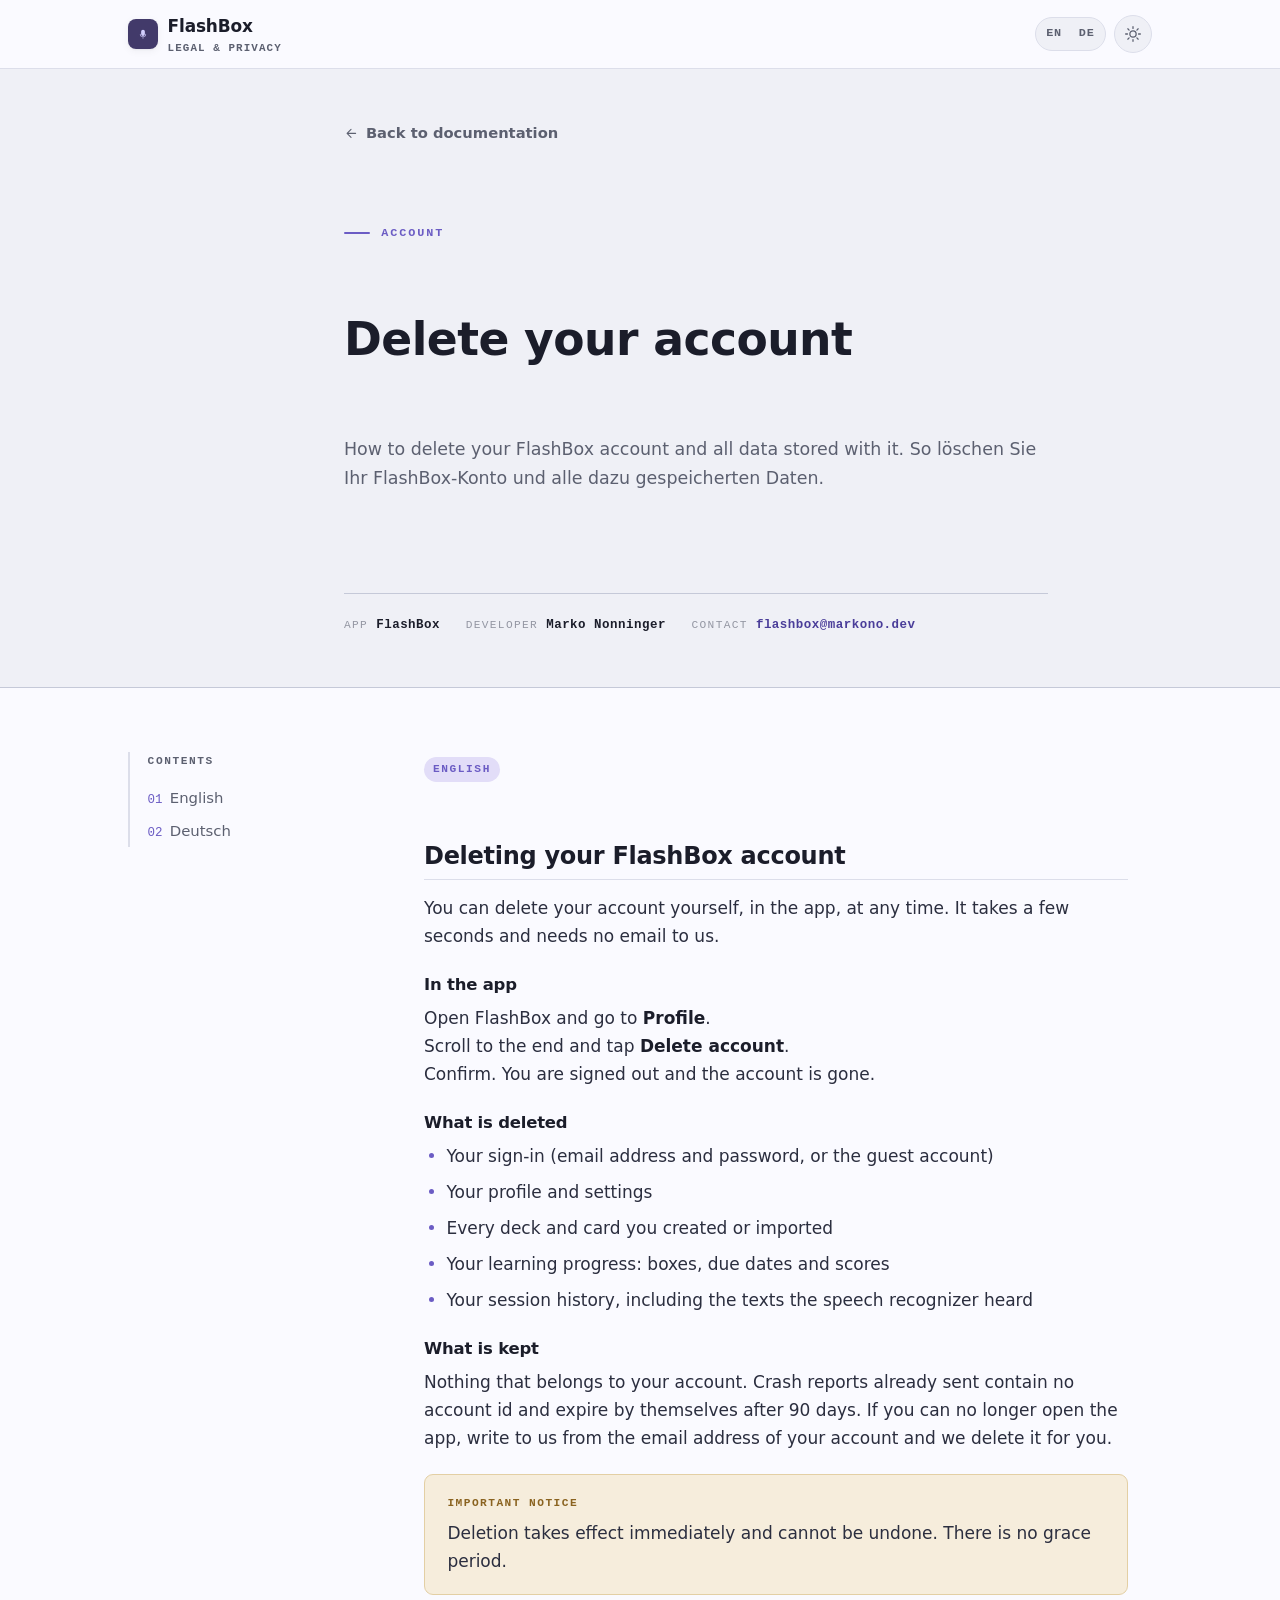
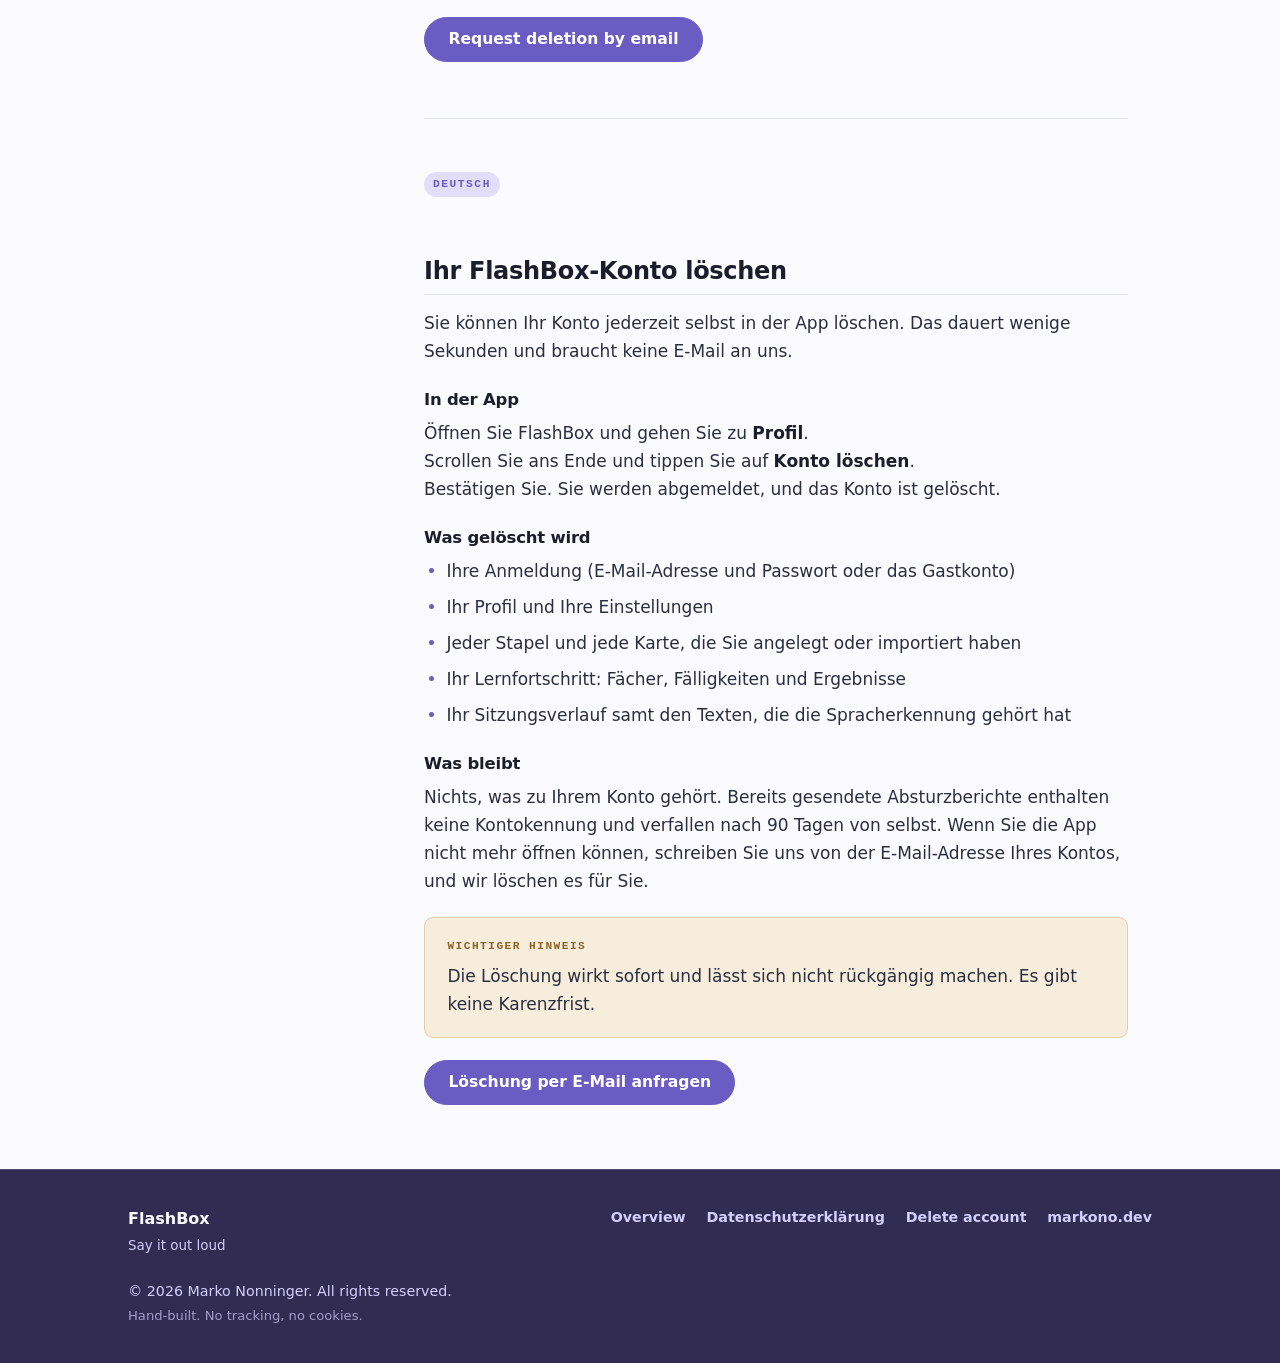
==== delete-account/index.html @ 796fe986 "feat: privacy policy (EN/DE), overview and account deletion page The public legal pages for the Flas" ====
<!DOCTYPE html>
<html lang="en" data-theme="auto">
<head>
<meta charset="UTF-8">
<meta name="viewport" content="width=device-width, initial-scale=1.0">

<title>Delete account — FlashBox</title>
<meta name="description" content="How to delete your FlashBox account and all data stored with it, in the app or by email. Kontolöschung für FlashBox.">
<meta name="author" content="Marko Nonninger">
<link rel="canonical" href="https://markono-code.github.io/FlashBox-Docs/delete-account/">


<meta property="og:type" content="article">
<meta property="og:url" content="https://markono-code.github.io/FlashBox-Docs/delete-account/">
<meta property="og:title" content="Delete account — FlashBox">
<meta property="og:description" content="How to delete your FlashBox account and all data stored with it, in the app or by email. Kontolöschung für FlashBox.">

<meta name="theme-color" content="#fafaff" media="(prefers-color-scheme: light)">
<meta name="theme-color" content="#161826" media="(prefers-color-scheme: dark)">

<link rel="icon" href="../assets/img/favicon.svg" type="image/svg+xml">
<link rel="stylesheet" href="../assets/css/docs.css">

<script>
  (function () {
    try {
      var t = localStorage.getItem("markono.theme");
      if (t === "light" || t === "dark" || t === "auto") {
        document.documentElement.setAttribute("data-theme", t);
      }
    } catch (e) { /* private mode — the "auto" default in the markup stands */ }
  })();
</script>
</head>

<body>

<a class="skip-link" href="#main">Skip to content</a>

<header class="site-header">
  <div class="shell site-header__inner">

    <a class="brand" href="../" aria-label="FlashBox documentation — home">
      <img class="brand__logo" src="../assets/img/flashbox-icon.svg" alt="" width="30" height="30">
      <span>
        <span class="brand__text">FlashBox</span>
        <span class="brand__sub">Legal &amp; Privacy</span>
      </span>
    </a>

    <div class="header-tools">
      <div class="lang-switch" role="group" aria-label="Language">
        <a class="lang-switch__btn" href="#english" hreflang="en">EN</a>
        <a class="lang-switch__btn" href="#deutsch" hreflang="de">DE</a>
      </div>

      <button type="button" class="icon-btn" id="themeToggle"
              aria-label="Colour theme: automatic" title="Colour theme: automatic">
        <svg class="icon icon--sun" viewBox="0 0 24 24" aria-hidden="true" focusable="false">
          <circle cx="12" cy="12" r="4.2"/>
          <path d="M12 2.2v2.4M12 19.4v2.4M2.2 12h2.4M19.4 12h2.4M5.1 5.1l1.7 1.7M17.2 17.2l1.7 1.7M18.9 5.1l-1.7 1.7M6.8 17.2l-1.7 1.7"/>
        </svg>
        <svg class="icon icon--moon" viewBox="0 0 24 24" aria-hidden="true" focusable="false">
          <path d="M20.5 14.8A8.6 8.6 0 0 1 9.2 3.5a8.6 8.6 0 1 0 11.3 11.3z"/>
        </svg>
      </button>
    </div>

  </div>
</header>

<main id="main">

  <section class="doc-hero doc-hero--doc">
    <div class="shell doc-hero__inner">
      <a class="backlink" href="../">
        <svg class="icon" viewBox="0 0 24 24" aria-hidden="true" focusable="false">
          <path d="M19 12H6M11.5 5.5 5 12l6.5 6.5"/>
        </svg>
        Back to documentation
      </a>

      <p class="kicker kicker--onDark">Account</p>
      <h1>Delete your account</h1>
      <p class="doc-hero__lead">
        How to delete your FlashBox account and all data stored with it. <span lang="de">So löschen Sie Ihr FlashBox-Konto und alle dazu gespeicherten Daten.</span>
      </p>

      <div class="doc-meta">
        <span class="doc-meta__item">
          <span class="doc-meta__key">App</span>
          <span class="doc-meta__val">FlashBox</span>
        </span>
        <span class="doc-meta__item">
          <span class="doc-meta__key">Developer</span>
          <span class="doc-meta__val">Marko Nonninger</span>
        </span>
        <span class="doc-meta__item">
          <span class="doc-meta__key">Contact</span>
          <span class="doc-meta__val"><a href="mailto:flashbox@markono.dev">flashbox@markono.dev</a></span>
        </span>
      </div>
    </div>
  </section>

  <div class="shell doc-layout">

    <aside class="toc" aria-labelledby="toc-title">
      <p class="toc__title" id="toc-title">Contents</p>
      <nav class="toc__list">
        <a class="toc__link" href="#english"><span class="toc__num">01</span>English</a>
        <a class="toc__link" href="#deutsch"><span class="toc__num">02</span>Deutsch</a>
      </nav>
    </aside>

    <article class="legal">

      <section class="lang-block" id="english" lang="en">
        <span class="lang-block__tag">English</span>
        <h2>Deleting your FlashBox account</h2>
        <p>You can delete your account yourself, in the app, at any time. It takes a few seconds and needs no email to us.</p>

        <h3>In the app</h3>
        <ol>
          <li>Open FlashBox and go to <strong>Profile</strong>.</li>
          <li>Scroll to the end and tap <strong>Delete account</strong>.</li>
          <li>Confirm. You are signed out and the account is gone.</li>
        </ol>

        <h3>What is deleted</h3>
        <ul>
          <li>Your sign-in (email address and password, or the guest account)</li>
          <li>Your profile and settings</li>
          <li>Every deck and card you created or imported</li>
          <li>Your learning progress: boxes, due dates and scores</li>
          <li>Your session history, including the texts the speech recognizer heard</li>
        </ul>

        <h3>What is kept</h3>
        <p>Nothing that belongs to your account. Crash reports already sent contain no account id and expire by themselves after 90 days. If you can no longer open the app, write to us from the email address of your account and we delete it for you.</p>

        <div class="panel panel--warn">
          <span class="panel__label">Important notice</span>
          <p>Deletion takes effect immediately and cannot be undone. There is no grace period.</p>
        </div>

        <div class="btn-row">
          <a class="btn btn--primary" href="mailto:flashbox@markono.dev?subject=Delete%20my%20FlashBox%20account">Request deletion by email</a>
        </div>
      </section>

      <section class="lang-block" id="deutsch" lang="de">
        <span class="lang-block__tag">Deutsch</span>
        <h2>Ihr FlashBox-Konto löschen</h2>
        <p>Sie können Ihr Konto jederzeit selbst in der App löschen. Das dauert wenige Sekunden und braucht keine E-Mail an uns.</p>

        <h3>In der App</h3>
        <ol>
          <li>Öffnen Sie FlashBox und gehen Sie zu <strong>Profil</strong>.</li>
          <li>Scrollen Sie ans Ende und tippen Sie auf <strong>Konto löschen</strong>.</li>
          <li>Bestätigen Sie. Sie werden abgemeldet, und das Konto ist gelöscht.</li>
        </ol>

        <h3>Was gelöscht wird</h3>
        <ul>
          <li>Ihre Anmeldung (E-Mail-Adresse und Passwort oder das Gastkonto)</li>
          <li>Ihr Profil und Ihre Einstellungen</li>
          <li>Jeder Stapel und jede Karte, die Sie angelegt oder importiert haben</li>
          <li>Ihr Lernfortschritt: Fächer, Fälligkeiten und Ergebnisse</li>
          <li>Ihr Sitzungsverlauf samt den Texten, die die Spracherkennung gehört hat</li>
        </ul>

        <h3>Was bleibt</h3>
        <p>Nichts, was zu Ihrem Konto gehört. Bereits gesendete Absturzberichte enthalten keine Kontokennung und verfallen nach 90 Tagen von selbst. Wenn Sie die App nicht mehr öffnen können, schreiben Sie uns von der E-Mail-Adresse Ihres Kontos, und wir löschen es für Sie.</p>

        <div class="panel panel--warn">
          <span class="panel__label">Wichtiger Hinweis</span>
          <p>Die Löschung wirkt sofort und lässt sich nicht rückgängig machen. Es gibt keine Karenzfrist.</p>
        </div>

        <div class="btn-row">
          <a class="btn btn--primary" href="mailto:flashbox@markono.dev?subject=FlashBox-Konto%20l%C3%B6schen">Löschung per E-Mail anfragen</a>
        </div>
      </section>

    </article>
  </div>

</main>

<footer class="site-footer">
  <div class="shell site-footer__inner">
    <div class="site-footer__brand">
      <span class="brand__text">FlashBox</span>
      <span class="site-footer__tagline">Say it out loud</span>
    </div>

    <nav class="site-footer__links" aria-label="Documents">
      <a href="../">Overview</a>
      <a href="../datenschutzerklaerung.html" lang="de">Datenschutzerklärung</a>
      <a href="../delete-account/">Delete account</a>
      <a href="https://markono.dev/" rel="noopener">markono.dev</a>
    </nav>

    <div class="site-footer__meta">
      <span>&copy; <span id="year">2026</span> Marko Nonninger. All rights reserved.</span>
      <span class="site-footer__built">Hand-built. No tracking, no cookies.</span>
    </div>
  </div>
</footer>

<script src="../assets/js/docs.js"></script>
</body>
</html>
---- assets/css/docs.css ----
/* =============================================================================
   FlashBox — documentation stylesheet

   A sibling to markono.dev and the Tap2Card docs, not a copy. Structure, spacing,
   type scale and the component vocabulary (.shell, .kicker, .btn, .site-header,
   .site-footer) are theirs; what changes is the token block, taken from the
   app's own Color.kt (Android/app/src/main/java/com/flashbox/ui/theme/Color.kt):

       #6B5CC4  accent        (light)      #9184D9  accent        (dark)
       #4A3D99  accentText    (light)      #B5ABFC  accentPressed (dark)
       #FAFAFF  surface       (light)      #161826  bg            (dark)
       #EFF0F6  bg            (light)      #20222F  surface       (dark)

   Three deliberate choices, as the family asks: the ground is the app's own
   lavender-tinted off-white and night blue; the display face stays system sans
   (no webfont - a font link would be the only third-party request on a page
   whose footer says there is none); there is no second accent.

   No build step, no dependencies. Opening the file in a browser is the whole
   dev loop.

   Teil einer Design-Familie: markono.dev, Tap2Card-Docs, Ausgetrunken-Docs und
   FlashBox-Docs teilen Struktur, Komponentennamen, Token-Vokabular und
   Theme-Mechanik. Was sie teilen, was bewusst auseinanderlaeuft und warum es
   KEINE gemeinsame CSS-Datei gibt, steht in MarkoNoDev/docs/DESIGN_FAMILY.md.
   Aenderungen am Skelett gehoeren in alle Dateien.

   Structure
     1. Tokens          — light + dark, one place
     2. Reset & base
     3. Layout helpers  — .shell, .kicker
     4. Components      — buttons, icons, panels
     5. Header & nav
     6. Doc hero
     7. Landing page
     8. Legal documents — TOC, prose, permissions
     9. Footer
    10. Motion & print
   ============================================================================= */

/* ============================================================ 1. TOKENS ==== */

:root {
  /* Colour — light */
  --bg:            #fafaff;
  --bg-alt:        #eff0f6;
  --bg-deep:       #4a3d99;
  --bg-deep-2:     #332c52;
  --hero-bg:       #eff0f6;

  --ink:           #2b2e3f;
  --ink-strong:    #1b1d2a;
  --muted:         #5c6070;

  --line:          #dcdeea;
  --line-strong:   #c5c9d8;

  --accent:        #6b5cc4;
  --accent-strong: #4a3d99;
  --accent-soft:   #e2ddf8;
  --link:          #4a3d99;

  --on-deep:       #fafaff;
  --on-deep-soft:  #d2cefd;
  --on-deep-line:  rgba(255, 255, 255, .16);

  --warn:          #8a6320;
  --warn-bg:       #f6eddc;
  --warn-line:     #e3cfa4;

  --shadow-sm:     0 1px 2px rgba(27, 34, 43, .06), 0 2px 8px rgba(27, 34, 43, .05);
  --shadow-md:     0 2px 6px rgba(27, 34, 43, .07), 0 12px 32px rgba(27, 34, 43, .10);

  /* Type — identical to markono.dev, so no webfont and no flash of fallback. */
  --font-sans: "Segoe UI", system-ui, -apple-system, "Helvetica Neue", Arial, sans-serif;
  --font-mono: ui-monospace, "SFMono-Regular", "JetBrains Mono", "Cascadia Mono",
               Consolas, "Liberation Mono", monospace;

  /* Space & shape */
  --shell:   1120px;
  --gutter:  clamp(1.25rem, 5vw, 3rem);
  --radius:  14px;
  --radius-sm: 9px;

  --header-h: 68px;

  color-scheme: light;
}

/* Dark palette. The inline head script writes data-theme on <html>: "light",
   "dark" or "auto". Two selectors need it — an explicit dark choice, and "auto"
   while the OS is dark — so the block is repeated once inside the media query.
   Keep the two copies in sync; they are the only duplicated rules in this file. */
:root[data-theme="light"] { color-scheme: light; }

:root[data-theme="dark"] {
  --bg:            #161826;
  --bg-alt:        #20222f;
  --bg-deep:       #332c52;
  --bg-deep-2:     #12131d;
  --hero-bg:       #20222f;

  --ink:           #e9e9ed;
  --ink-strong:    #fafaff;
  --muted:         #9397ab;

  --line:          #33364a;
  --line-strong:   #4b5066;

  --accent:        #9184d9;
  --accent-strong: #b5abfc;
  --accent-soft:   #332c52;
  --link:          #b5abfc;

  --on-deep:       #e9e9ed;
  --on-deep-soft:  #d2cefd;
  --on-deep-line:  rgba(255, 255, 255, .12);

  --warn:          #e0b970;
  --warn-bg:       #33280f;
  --warn-line:     #574417;

  --shadow-sm:     0 1px 2px rgba(0, 0, 0, .3), 0 2px 8px rgba(0, 0, 0, .22);
  --shadow-md:     0 2px 6px rgba(0, 0, 0, .35), 0 12px 32px rgba(0, 0, 0, .3);

  color-scheme: dark;
}

@media (prefers-color-scheme: dark) {
  :root[data-theme="auto"] {
    --bg:            #161826;
    --bg-alt:        #20222f;
    --bg-deep:       #332c52;
    --bg-deep-2:     #12131d;
    --hero-bg:       #20222f;

    --ink:           #e9e9ed;
    --ink-strong:    #fafaff;
    --muted:         #9397ab;

    --line:          #33364a;
    --line-strong:   #4b5066;

    --accent:        #9184d9;
    --accent-strong: #b5abfc;
    --accent-soft:   #332c52;
    --link:          #b5abfc;

    --on-deep:       #e9e9ed;
    --on-deep-soft:  #d2cefd;
    --on-deep-line:  rgba(255, 255, 255, .12);

    --warn:          #e0b970;
    --warn-bg:       #33280f;
    --warn-line:     #574417;

    --shadow-sm:     0 1px 2px rgba(0, 0, 0, .3), 0 2px 8px rgba(0, 0, 0, .22);
    --shadow-md:     0 2px 6px rgba(0, 0, 0, .35), 0 12px 32px rgba(0, 0, 0, .3);

    color-scheme: dark;
  }
}


/* ==================================================== 2. RESET & BASE ==== */

*, *::before, *::after { box-sizing: border-box; }

html {
  scroll-behavior: smooth;
  scroll-padding-top: calc(var(--header-h) + 20px);
  -webkit-text-size-adjust: 100%;
}

body {
  margin: 0;
  background: var(--bg);
  color: var(--ink);
  font-family: var(--font-sans);
  font-size: 1.0625rem;
  line-height: 1.65;
  -webkit-font-smoothing: antialiased;
  text-rendering: optimizeLegibility;
}

h1, h2, h3, h4 {
  margin: 0;
  color: var(--ink-strong);
  line-height: 1.18;
  font-weight: 700;
  letter-spacing: -0.012em;
}

p { margin: 0 0 1.05em; }
p:last-child { margin-bottom: 0; }

ul, ol { margin: 0; padding: 0; list-style: none; }

a { color: var(--link); text-decoration: none; }
a:hover { text-decoration: underline; text-underline-offset: 3px; }

strong { font-weight: 700; color: var(--ink-strong); }

img { max-width: 100%; height: auto; display: block; }

:focus-visible {
  outline: 2px solid var(--accent);
  outline-offset: 3px;
  border-radius: 4px;
}

.skip-link {
  position: absolute;
  left: -9999px;
  top: 0;
  z-index: 200;
  background: var(--accent);
  color: #fff;
  padding: 12px 20px;
  border-radius: 0 0 var(--radius-sm) 0;
  font-weight: 600;
}
.skip-link:focus { left: 0; text-decoration: none; }

.visually-hidden {
  position: absolute;
  width: 1px; height: 1px;
  margin: -1px; padding: 0;
  overflow: hidden;
  clip: rect(0 0 0 0);
  white-space: nowrap;
  border: 0;
}


/* =================================================== 3. LAYOUT HELPERS ==== */

.shell {
  width: 100%;
  max-width: var(--shell);
  margin-inline: auto;
  padding-inline: var(--gutter);
}

.section { padding-block: clamp(3rem, 7vw, 5rem); }
.section--alt { background: var(--bg-alt); border-block: 1px solid var(--line); }

/* Small mono label above a title — the "code" side of the brand, carried over
   from markono.dev unchanged because it is the most recognisable element there. */
.kicker {
  font-family: var(--font-mono);
  font-size: .74rem;
  font-weight: 600;
  letter-spacing: .16em;
  text-transform: uppercase;
  color: var(--accent);
  margin: 0 0 .85rem;
  display: flex;
  align-items: center;
  gap: .7rem;
}
.kicker::before {
  content: "";
  width: 26px;
  height: 2px;
  background: currentColor;
  flex: 0 0 auto;
  border-radius: 2px;
}
.kicker--onDark { color: var(--on-deep-soft); }


/* ======================================================= 4. COMPONENTS ==== */

.icon {
  width: 1.15em;
  height: 1.15em;
  flex: 0 0 auto;
  fill: none;
  stroke: currentColor;
  stroke-width: 1.7;
  stroke-linecap: round;
  stroke-linejoin: round;
}

.btn {
  --btn-bg: transparent;
  --btn-fg: var(--ink-strong);
  --btn-bd: var(--line-strong);

  display: inline-flex;
  align-items: center;
  justify-content: center;
  gap: .55em;
  padding: .78em 1.5em;
  border: 1px solid var(--btn-bd);
  border-radius: 999px;
  background: var(--btn-bg);
  color: var(--btn-fg);
  font: inherit;
  font-size: .975rem;
  font-weight: 600;
  line-height: 1.2;
  cursor: pointer;
  transition: transform .18s ease, box-shadow .18s ease,
              background-color .18s ease, border-color .18s ease, color .18s ease;
}
.btn:hover {
  text-decoration: none;
  transform: translateY(-2px);
  box-shadow: var(--shadow-sm);
}
.btn:active { transform: translateY(0); }

.btn--primary {
  --btn-bg: var(--accent);
  --btn-fg: #ffffff;
  --btn-bd: var(--accent);
}
.btn--primary:hover { --btn-bg: var(--accent-strong); --btn-bd: var(--accent-strong); }
/* The dark accent is a light turquoise, so filled buttons flip to dark ink. */
:root[data-theme="dark"] .btn--primary { --btn-fg: #161826; }
@media (prefers-color-scheme: dark) {
  :root[data-theme="auto"] .btn--primary { --btn-fg: #161826; }
}

.btn--outline { --btn-bg: var(--bg); }
.btn--outline:hover { --btn-bd: var(--accent); --btn-fg: var(--accent); }

.btn--ghost {
  --btn-bg: transparent;
  --btn-fg: var(--on-deep);
  --btn-bd: var(--on-deep-line);
}
.btn--ghost:hover { --btn-bd: var(--on-deep); }

.btn--small { padding: .6em 1.15em; font-size: .89rem; }

.btn-row { display: flex; flex-wrap: wrap; gap: .7rem; }

/* Panels ----------------------------------------------------------------- */

/* The lead callout at the top of each policy — the one thing a reader who
   scrolls no further should still take away. */
.callout {
  background: var(--accent-soft);
  border: 1px solid transparent;
  border-left: 3px solid var(--accent);
  border-radius: 0 var(--radius-sm) var(--radius-sm) 0;
  padding: 1.15rem 1.4rem;
  margin-block: 1.6rem;
}
.callout p { margin-bottom: .6em; }
.callout__label {
  display: block;
  font-family: var(--font-mono);
  font-size: .7rem;
  font-weight: 700;
  letter-spacing: .13em;
  text-transform: uppercase;
  color: var(--accent);
  margin-bottom: .4rem;
}

/* Quiet bordered block for contact blocks and factual notes. */
.panel {
  background: var(--bg-alt);
  border: 1px solid var(--line);
  border-radius: var(--radius-sm);
  padding: 1.15rem 1.4rem;
  margin-block: 1.4rem;
}
.panel--warn {
  background: var(--warn-bg);
  border-color: var(--warn-line);
}
.panel--warn .panel__label { color: var(--warn); }
.panel__label {
  display: block;
  font-family: var(--font-mono);
  font-size: .7rem;
  font-weight: 700;
  letter-spacing: .13em;
  text-transform: uppercase;
  color: var(--muted);
  margin-bottom: .45rem;
}


/* ==================================================== 5. HEADER & NAV ==== */

.site-header {
  position: sticky;
  top: 0;
  z-index: 100;
  background: color-mix(in srgb, var(--bg) 88%, transparent);
  backdrop-filter: saturate(160%) blur(12px);
  -webkit-backdrop-filter: saturate(160%) blur(12px);
  border-bottom: 1px solid var(--line);
}

.site-header__inner {
  min-height: var(--header-h);
  display: flex;
  align-items: center;
  gap: 1rem;
  padding-block: .5rem;
}

.brand {
  display: inline-flex;
  align-items: center;
  gap: .6rem;
  color: var(--ink-strong);
  font-weight: 700;
  letter-spacing: -0.01em;
  margin-right: auto;
}
.brand:hover { text-decoration: none; }
.brand__logo {
  width: 30px;
  height: 30px;
  border-radius: 8px;
  flex: 0 0 auto;
  box-shadow: var(--shadow-sm);
}
.brand__text { font-size: 1.06rem; }
.brand__sub {
  display: block;
  font-family: var(--font-mono);
  font-size: .68rem;
  font-weight: 600;
  letter-spacing: .1em;
  text-transform: uppercase;
  color: var(--muted);
  line-height: 1.3;
}

.header-tools { display: flex; align-items: center; gap: .5rem; }

/* Language pair. Unlike markono.dev these are links, not buttons — each
   language is its own document here, which is what a legal page wants. */
.lang-switch {
  display: inline-flex;
  border: 1px solid var(--line);
  border-radius: 999px;
  padding: 2px;
  background: var(--bg-alt);
}
.lang-switch__btn {
  appearance: none;
  border: 0;
  background: transparent;
  color: var(--muted);
  font: inherit;
  font-family: var(--font-mono);
  font-size: .74rem;
  font-weight: 700;
  letter-spacing: .06em;
  padding: .38em .72em;
  border-radius: 999px;
  cursor: pointer;
  transition: background-color .18s ease, color .18s ease;
}
.lang-switch__btn:hover { color: var(--ink-strong); text-decoration: none; }
.lang-switch__btn[aria-current="true"] {
  background: var(--accent);
  color: #fff;
}
.lang-switch__btn[aria-current="true"]:hover { color: #fff; }
:root[data-theme="dark"] .lang-switch__btn[aria-current="true"],
:root[data-theme="dark"] .lang-switch__btn[aria-current="true"]:hover { color: #161826; }
@media (prefers-color-scheme: dark) {
  :root[data-theme="auto"] .lang-switch__btn[aria-current="true"],
  :root[data-theme="auto"] .lang-switch__btn[aria-current="true"]:hover { color: #161826; }
}

.icon-btn {
  appearance: none;
  display: inline-grid;
  place-items: center;
  width: 38px; height: 38px;
  border: 1px solid var(--line);
  border-radius: 999px;
  background: var(--bg-alt);
  color: var(--muted);
  cursor: pointer;
  transition: color .18s ease, border-color .18s ease;
}
.icon-btn:hover { color: var(--ink-strong); border-color: var(--line-strong); }
.icon-btn .icon { width: 18px; height: 18px; }

/* Sun by day, moon by night — one is always hidden. */
.icon--moon { display: none; }
:root[data-theme="dark"] .icon--sun  { display: none; }
:root[data-theme="dark"] .icon--moon { display: block; }
@media (prefers-color-scheme: dark) {
  :root[data-theme="auto"] .icon--sun  { display: none; }
  :root[data-theme="auto"] .icon--moon { display: block; }
}

@media (max-width: 520px) {
  .brand__text { font-size: .98rem; }
  .brand__sub { display: none; }
}


/* ======================================================== 6. DOC HERO ==== */

/* The hero is a quiet tinted band, not a block of brand colour. It used to be a
   full-strength field of the accent across the whole width, which shouted louder
   than the text it framed. Instead of restyling every child, the block redefines
   the three --on-deep tokens to the ordinary text tokens: every rule underneath
   keeps working, and it resolves correctly in both themes at once. */
.doc-hero {
  --on-deep:      var(--ink-strong);
  --on-deep-soft: var(--muted);
  --on-deep-line: var(--line-strong);

  background: var(--hero-bg);
  color: var(--ink);
  padding-block: clamp(2.25rem, 5vw, 3.25rem);
  border-bottom: 1px solid var(--line-strong);
}
.doc-hero .kicker--onDark { color: var(--accent); }
.doc-hero__inner { max-width: 52rem; }

/* On a document page the prose starts after the contents rail, so the heading
   has to start there too — otherwise the title floats a column to the left of
   everything it introduces. Same grid, same gap, content in the second track. */
.doc-hero--doc .doc-hero__inner {
  max-width: none;
  display: grid;
  grid-template-columns: 15rem minmax(0, 1fr);
  gap: clamp(2rem, 5vw, 3.5rem);
}
.doc-hero--doc .doc-hero__inner > * { grid-column: 2; max-width: 44rem; }
@media (max-width: 900px) {
  .doc-hero--doc .doc-hero__inner { display: block; }
}
.doc-hero h1 {
  color: var(--on-deep);
  font-size: clamp(1.9rem, 4.6vw, 2.85rem);
  margin-bottom: .8rem;
}
.doc-hero__lead {
  color: var(--on-deep-soft);
  font-size: 1.09rem;
  max-width: 44rem;
}

/* Facts under the title: app, version scope, last updated. */
.doc-meta {
  display: flex;
  flex-wrap: wrap;
  gap: .5rem 1.6rem;
  margin-top: 1.6rem;
  padding-top: 1.3rem;
  border-top: 1px solid var(--on-deep-line);
  font-family: var(--font-mono);
  font-size: .78rem;
  letter-spacing: .04em;
  color: var(--on-deep-soft);
}
.doc-meta__item { display: flex; align-items: baseline; gap: .5rem; }
.doc-meta__key { opacity: .62; text-transform: uppercase; letter-spacing: .12em; font-size: .7rem; }
.doc-meta__val { color: var(--on-deep); font-weight: 600; }


/* ==================================================== 7. LANDING PAGE ==== */

.doc-cards {
  display: grid;
  grid-template-columns: repeat(auto-fit, minmax(15.5rem, 1fr));
  gap: 1.1rem;
  margin-top: 2rem;
}

.doc-card {
  display: flex;
  flex-direction: column;
  gap: .55rem;
  background: var(--bg);
  border: 1px solid var(--line);
  border-radius: var(--radius);
  padding: 1.5rem 1.5rem 1.6rem;
  color: var(--ink);
  transition: transform .18s ease, box-shadow .18s ease, border-color .18s ease;
}
.doc-card:hover {
  text-decoration: none;
  transform: translateY(-3px);
  border-color: var(--accent);
  box-shadow: var(--shadow-md);
}
.doc-card__lang {
  font-family: var(--font-mono);
  font-size: .68rem;
  font-weight: 700;
  letter-spacing: .14em;
  text-transform: uppercase;
  color: var(--accent);
}
.doc-card__title { font-size: 1.2rem; }
.doc-card__text { color: var(--muted); font-size: .96rem; margin: 0; }
.doc-card__go {
  margin-top: auto;
  padding-top: .9rem;
  display: inline-flex;
  align-items: center;
  gap: .4rem;
  color: var(--accent);
  font-weight: 600;
  font-size: .93rem;
}
.doc-card:hover .doc-card__go .icon { transform: translateX(3px); }
.doc-card__go .icon { width: 1em; height: 1em; transition: transform .18s ease; }

/* Two-up contact strip at the bottom of the landing page. */
.info-grid {
  display: grid;
  grid-template-columns: repeat(auto-fit, minmax(16rem, 1fr));
  gap: 1.1rem;
  margin-top: 2rem;
}
.info-tile {
  background: var(--bg);
  border: 1px solid var(--line);
  border-radius: var(--radius);
  padding: 1.35rem 1.5rem;
}
.info-tile h3 { font-size: 1.02rem; margin-bottom: .4rem; }
.info-tile p { color: var(--muted); font-size: .95rem; margin: 0; }
.info-tile a { font-weight: 600; }


/* ================================================ 8. LEGAL DOCUMENTS ==== */

.doc-layout {
  display: grid;
  grid-template-columns: 15rem minmax(0, 1fr);
  gap: clamp(2rem, 5vw, 3.5rem);
  align-items: start;
  padding-block: clamp(2.5rem, 6vw, 4rem);
}
@media (max-width: 900px) {
  .doc-layout { grid-template-columns: minmax(0, 1fr); gap: 2rem; }
}

/* Contents rail. Sticky beside the text on desktop, a plain block above it on
   small screens — a ten-section policy is otherwise a wall. */
.toc {
  position: sticky;
  top: calc(var(--header-h) + 20px);
  border-left: 2px solid var(--line);
  padding-left: 1.1rem;
}
@media (max-width: 900px) {
  .toc {
    position: static;
    border-left: 0;
    padding: 1.2rem 1.4rem;
    background: var(--bg-alt);
    border: 1px solid var(--line);
    border-radius: var(--radius-sm);
  }
}
.toc__title {
  font-family: var(--font-mono);
  font-size: .7rem;
  font-weight: 700;
  letter-spacing: .14em;
  text-transform: uppercase;
  color: var(--muted);
  margin-bottom: .8rem;
}
.toc__list { display: flex; flex-direction: column; gap: .1rem; }
.toc__link {
  display: block;
  padding: .3rem 0;
  color: var(--muted);
  font-size: .93rem;
  line-height: 1.4;
  transition: color .16s ease;
}
.toc__link:hover { color: var(--accent); text-decoration: none; }
.toc__num {
  font-family: var(--font-mono);
  font-size: .78rem;
  color: var(--accent);
  margin-right: .45rem;
}

/* The prose itself. Measure is capped so long clauses stay readable. */
.legal { max-width: 44rem; }

.legal h2 {
  font-size: clamp(1.25rem, 2.4vw, 1.5rem);
  margin-top: 2.75rem;
  margin-bottom: .85rem;
  padding-bottom: .55rem;
  border-bottom: 1px solid var(--line);
  scroll-margin-top: calc(var(--header-h) + 20px);
}
.legal > h2:first-child { margin-top: 0; }

.legal h2 .legal__num {
  font-family: var(--font-mono);
  font-size: .78em;
  color: var(--accent);
  margin-right: .55rem;
}

.legal h3 {
  font-size: 1.03rem;
  margin-top: 1.6rem;
  margin-bottom: .55rem;
  color: var(--ink-strong);
}

.legal p { margin-bottom: 1em; }

.legal ul {
  list-style: none;
  display: flex;
  flex-direction: column;
  gap: .5rem;
  margin-bottom: 1.15em;
}
.legal ul li {
  position: relative;
  padding-left: 1.4rem;
}
.legal ul li::before {
  content: "";
  position: absolute;
  left: .3rem;
  top: .68em;
  width: 5px; height: 5px;
  border-radius: 50%;
  background: var(--accent);
}
.legal ul ul { margin-top: .5rem; margin-bottom: 0; }

.legal .callout ul,
.legal .panel ul { margin-bottom: 0; }
.legal .callout p:last-child,
.legal .panel p:last-child { margin-bottom: 0; }

/* App permissions — three cards, each with a stroke icon in the header. The
   emoji the old page used are replaced by icons from the markono.dev set so
   both languages render identically on every platform. */
.perm-grid {
  display: grid;
  grid-template-columns: repeat(auto-fit, minmax(14rem, 1fr));
  gap: 1rem;
  margin-block: 1.4rem;
}
.perm-card {
  background: var(--bg-alt);
  border: 1px solid var(--line);
  border-radius: var(--radius-sm);
  padding: 1.2rem 1.3rem;
}
.perm-card__head {
  display: flex;
  align-items: center;
  gap: .6rem;
  margin-bottom: .7rem;
  padding-bottom: .7rem;
  border-bottom: 1px solid var(--line);
}
.perm-card__head .icon { color: var(--accent); width: 1.3em; height: 1.3em; }
.perm-card__head h3 { margin: 0; font-size: .99rem; }
.perm-card p { font-size: .93rem; margin-bottom: .55em; }
.perm-card p:last-child { margin-bottom: 0; }
.perm-card .perm-card__key {
  font-family: var(--font-mono);
  font-size: .68rem;
  font-weight: 700;
  letter-spacing: .1em;
  text-transform: uppercase;
  color: var(--muted);
  display: block;
}

/* Back link above the hero on sub-pages. */
.backlink {
  display: inline-flex;
  align-items: center;
  gap: .45rem;
  color: var(--on-deep-soft);
  font-size: .92rem;
  font-weight: 600;
  margin-bottom: 1.4rem;
}
.backlink:hover { color: var(--on-deep); text-decoration: none; }
.backlink .icon { width: 1em; height: 1em; }
.backlink:hover .icon { transform: translateX(-3px); }
.backlink .icon { transition: transform .18s ease; }

/* Foot of a legal document — the revision line, quiet. */
.legal__foot {
  margin-top: 3rem;
  padding-top: 1.3rem;
  border-top: 1px solid var(--line);
  color: var(--muted);
  font-size: .89rem;
}

/* The bilingual deletion page stacks two language blocks; this rules them off. */
.lang-block + .lang-block {
  margin-top: 3.5rem;
  padding-top: 3rem;
  border-top: 1px solid var(--line);
}
.lang-block__tag {
  display: inline-flex;
  align-items: center;
  font-family: var(--font-mono);
  font-size: .7rem;
  font-weight: 700;
  letter-spacing: .14em;
  text-transform: uppercase;
  color: var(--accent);
  background: var(--accent-soft);
  border-radius: 999px;
  padding: .3em .8em;
  margin-bottom: 1rem;
}


/* =========================================================== 9. FOOTER ==== */

.site-footer {
  background: var(--bg-deep-2);
  color: var(--on-deep-soft);
  border-top: 1px solid var(--on-deep-line);
  padding-block: 2.25rem;
  font-size: .89rem;
}
.site-footer__inner {
  display: flex;
  flex-wrap: wrap;
  align-items: flex-start;
  justify-content: space-between;
  gap: 1.4rem 2rem;
}
.site-footer__brand { display: flex; flex-direction: column; gap: .15rem; }
.site-footer__brand .brand__text { color: var(--on-deep); font-weight: 700; font-size: 1rem; }
.site-footer__tagline { color: var(--on-deep-soft); font-size: .84rem; }
.site-footer__links {
  display: flex;
  flex-wrap: wrap;
  gap: .3rem 1.3rem;
}
.site-footer__links a { color: var(--on-deep-soft); font-weight: 600; }
.site-footer__links a:hover { color: var(--on-deep); }
.site-footer__meta { display: flex; flex-direction: column; gap: .15rem; }
.site-footer__built { opacity: .7; font-size: .82rem; }


/* ================================================= 10. MOTION & PRINT ==== */

@media (prefers-reduced-motion: reduce) {
  html { scroll-behavior: auto; }
  *, *::before, *::after {
    animation-duration: .001ms !important;
    transition-duration: .001ms !important;
  }
}

/* A privacy policy gets printed and filed more often than most pages — make
   that copy readable rather than a screenshot of a dark website. */
@media print {
  .site-header, .toc, .site-footer, .backlink, .btn-row { display: none !important; }
  body { background: #fff; color: #000; font-size: 11pt; }
  .doc-hero { background: #fff; color: #000; border-bottom: 1px solid #999; padding-block: 0 1rem; }
  .doc-hero h1, .doc-meta__val { color: #000; }
  .doc-meta { color: #444; border-top-color: #ccc; }
  .doc-layout { display: block; padding-block: 1rem; }
  .legal { max-width: none; }
  .legal h2 { page-break-after: avoid; border-bottom-color: #999; }
  .perm-grid { display: block; }
  .perm-card, .panel, .callout { page-break-inside: avoid; border: 1px solid #bbb; background: #fff; }
  a { color: #000; text-decoration: underline; }
}
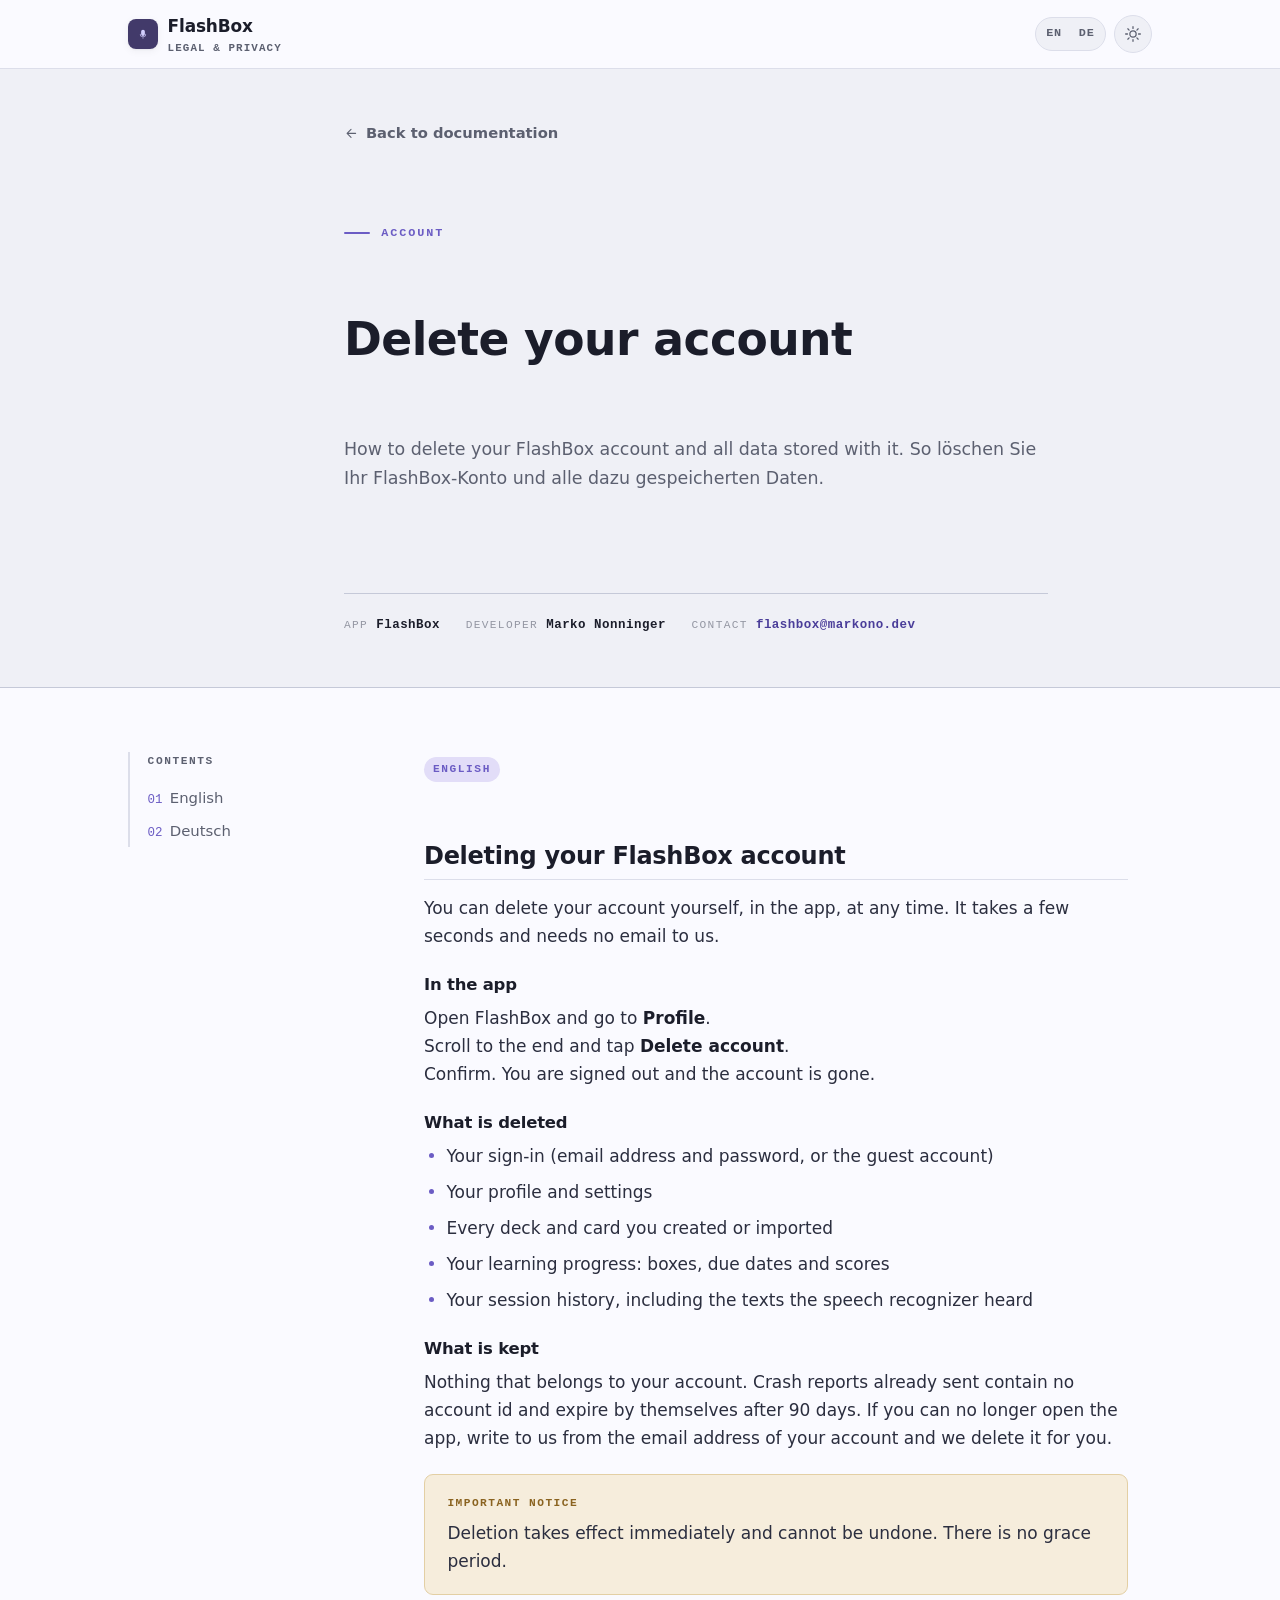
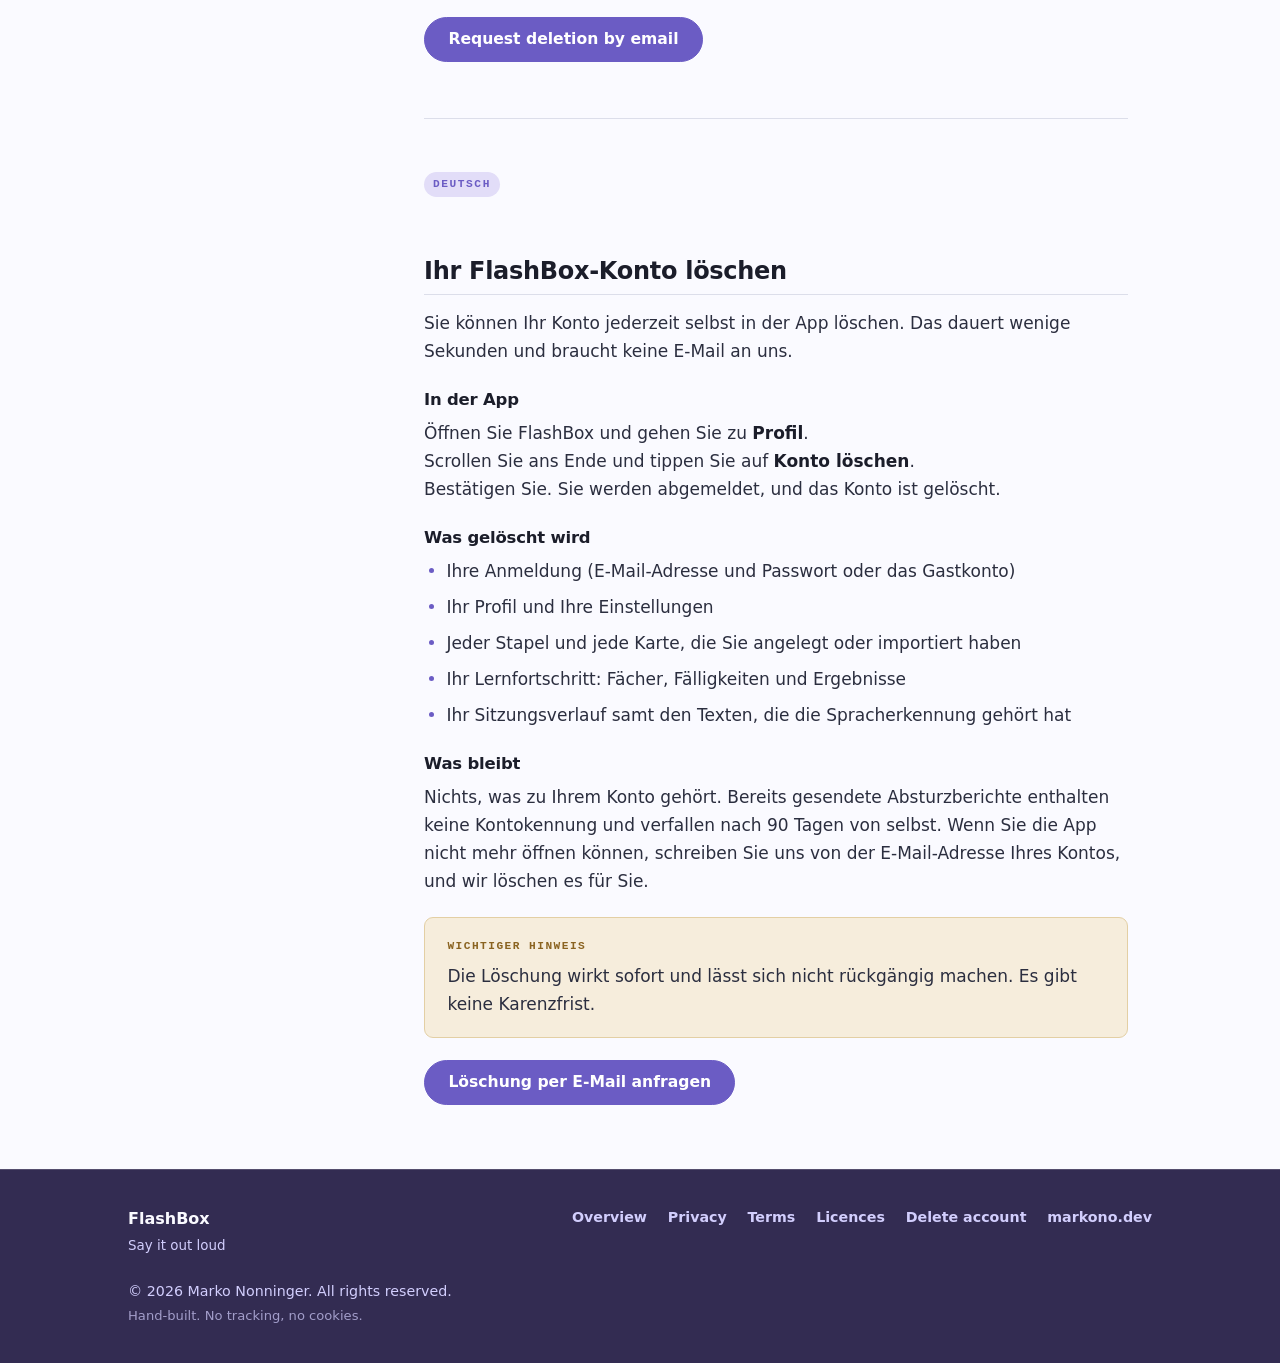
==== commit 87190f19: "feat: terms of use (EN/DE) and licences page; README brought up to date The app's About & help scree" ====
--- a/delete-account/index.html
+++ b/delete-account/index.html
@@ -197,7 +197,9 @@
 
     <nav class="site-footer__links" aria-label="Documents">
       <a href="../">Overview</a>
-      <a href="../datenschutzerklaerung.html" lang="de">Datenschutzerklärung</a>
+      <a href="../privacy-policy.html">Privacy</a>
+      <a href="../terms.html">Terms</a>
+      <a href="../licenses.html">Licences</a>
       <a href="../delete-account/">Delete account</a>
       <a href="https://markono.dev/" rel="noopener">markono.dev</a>
     </nav>
